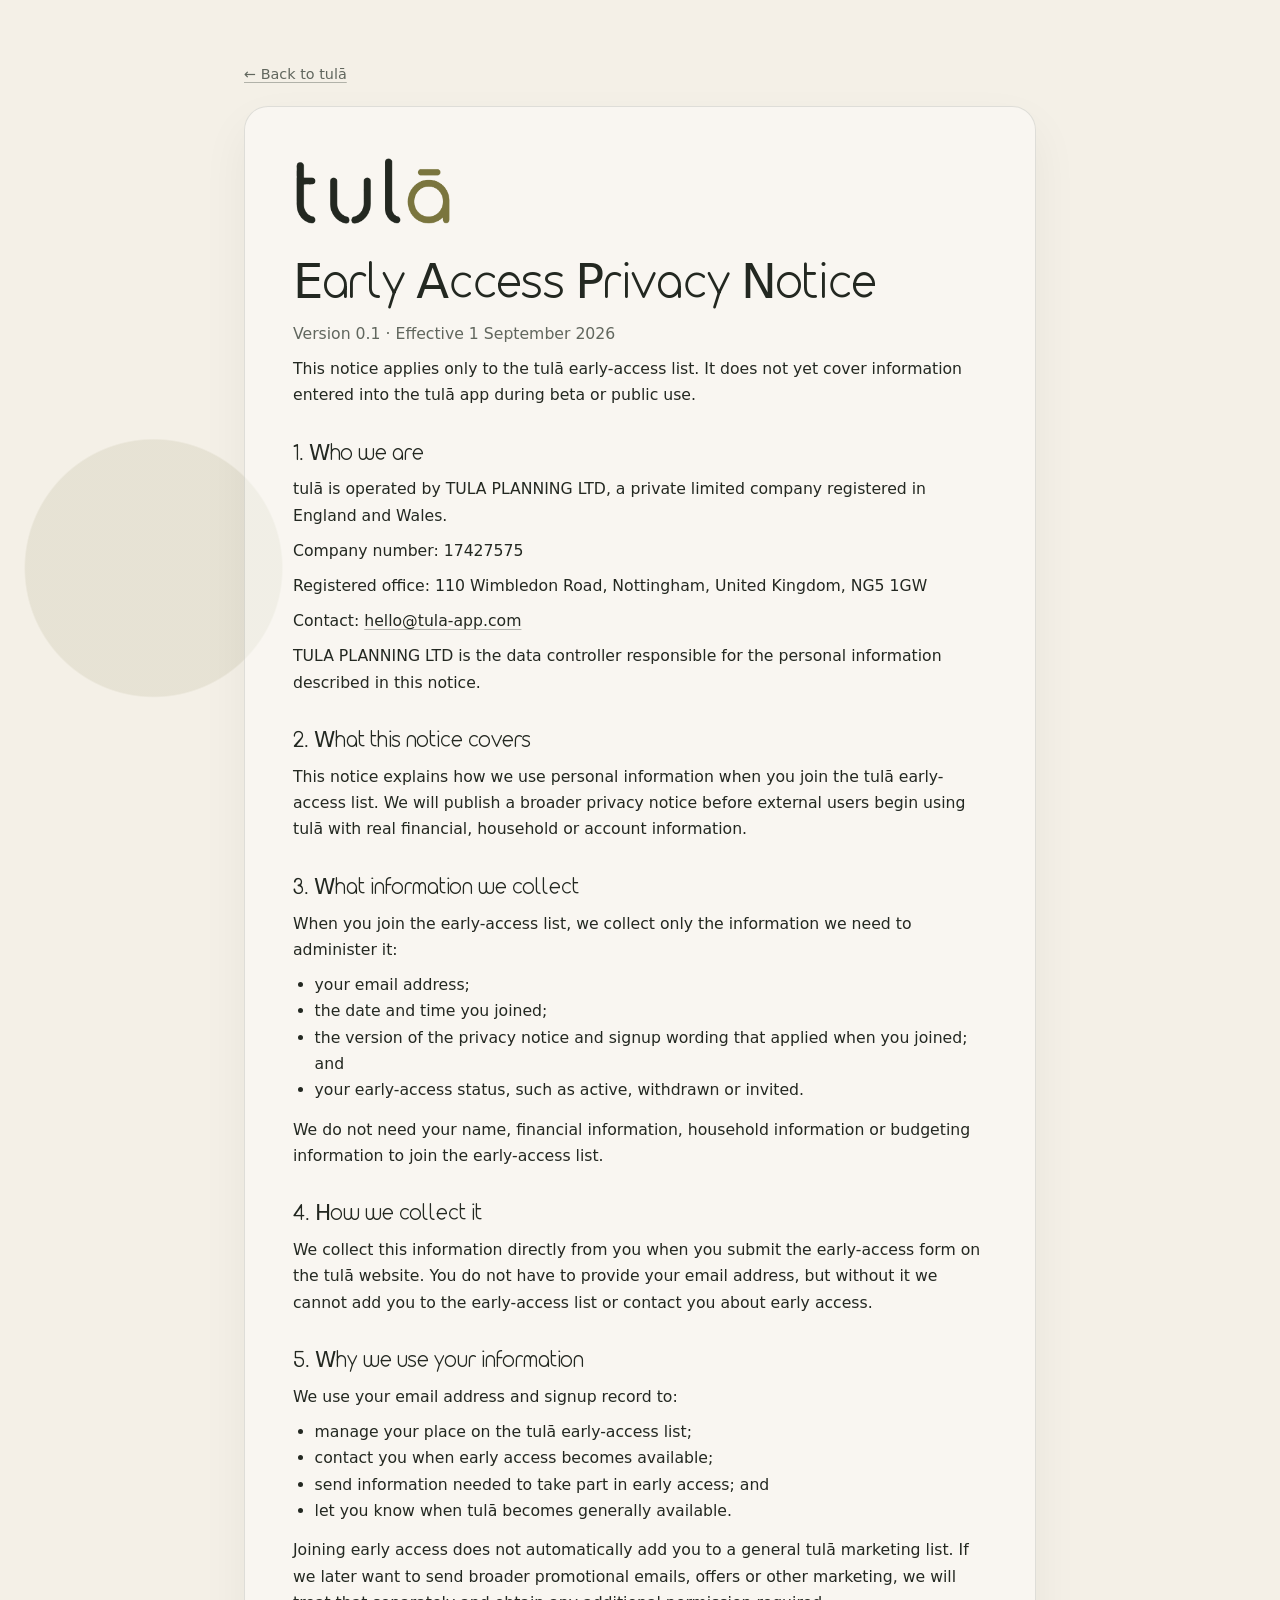
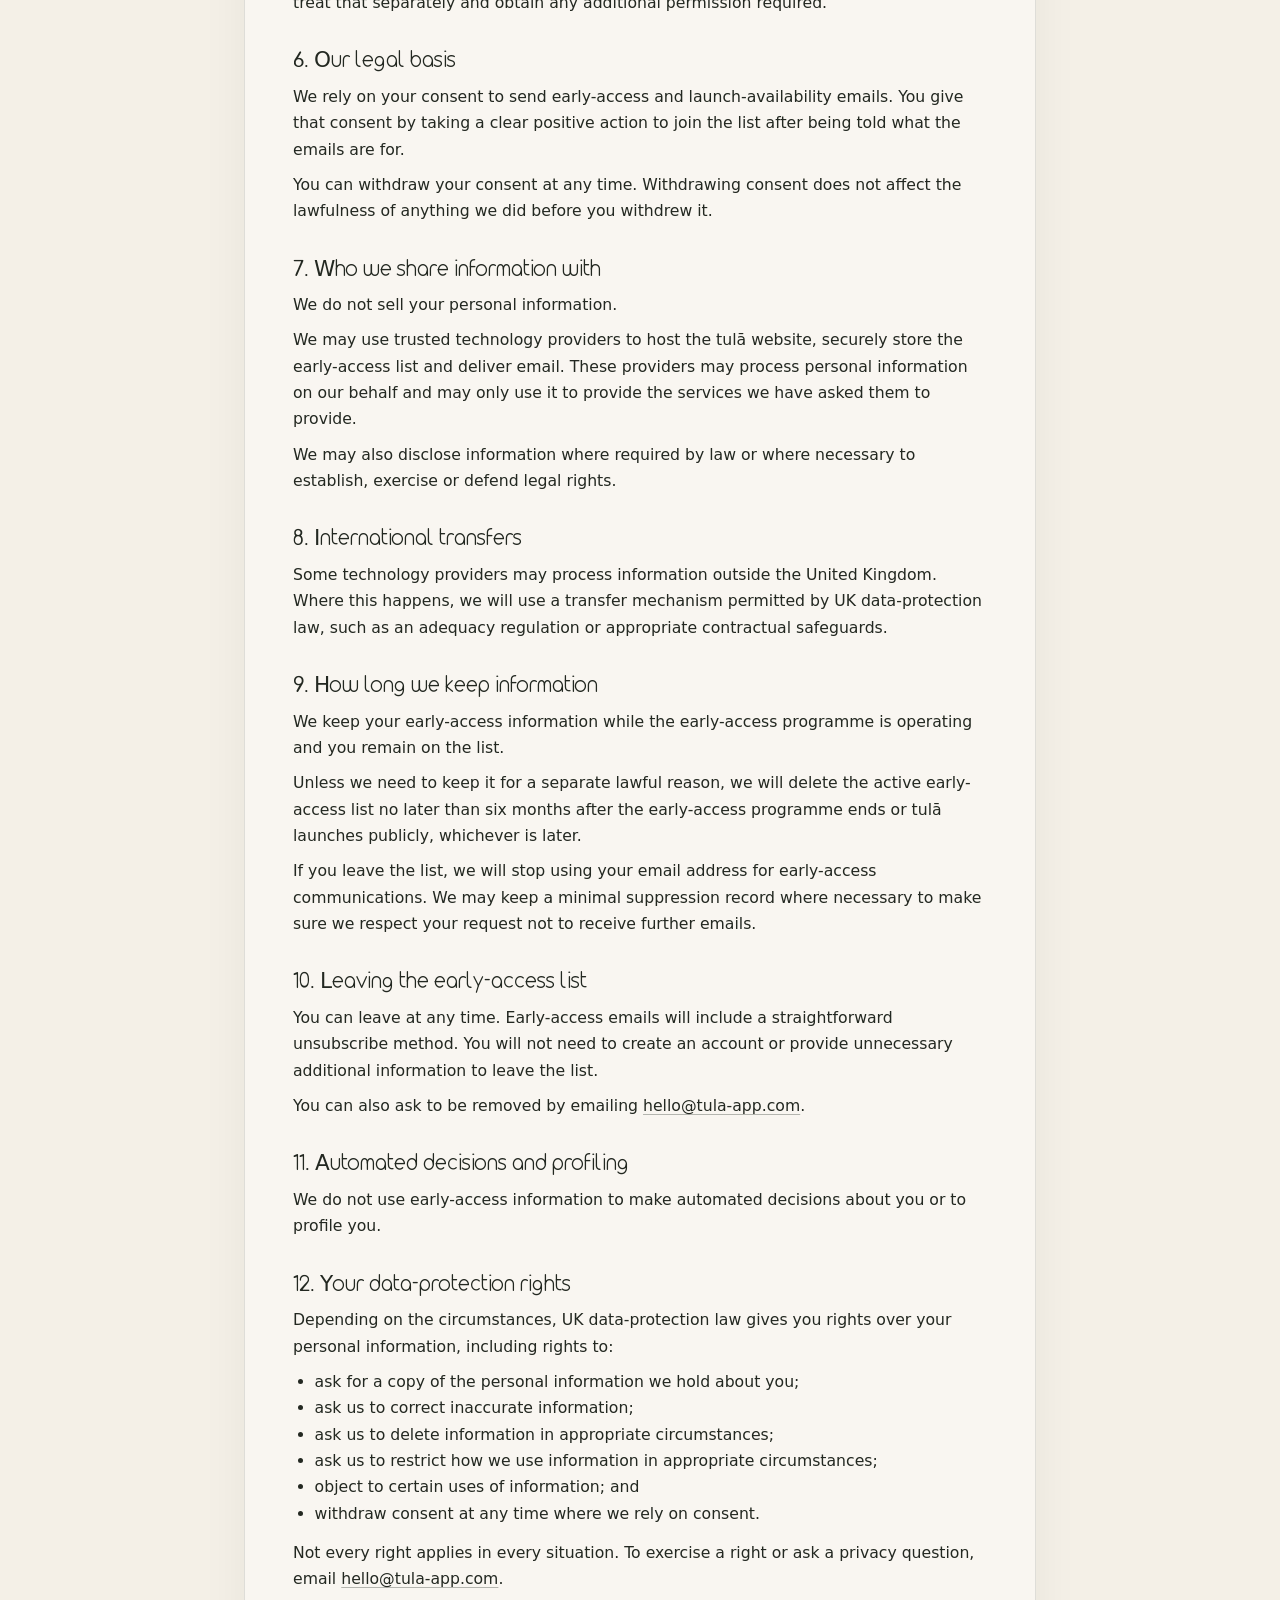
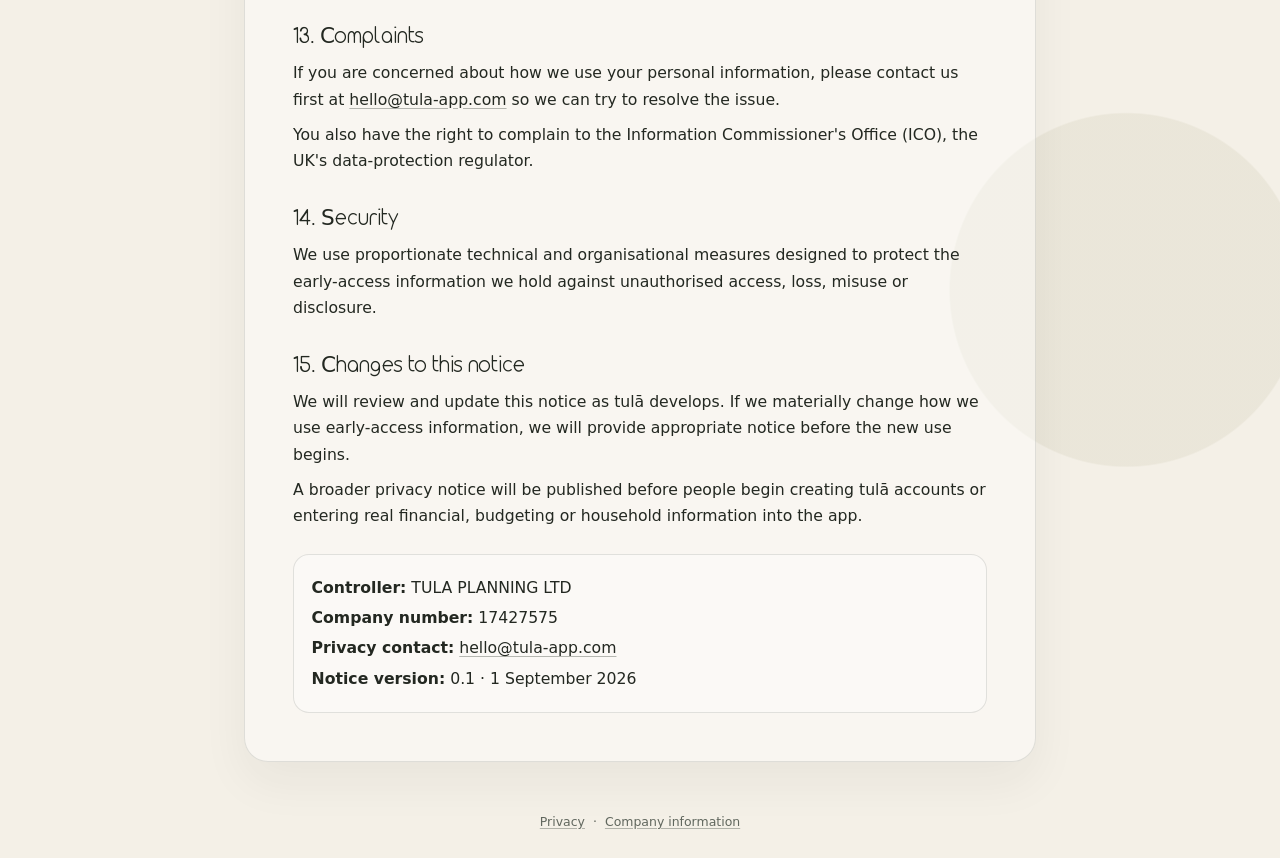
==== privacy/index.html @ 6ca590ba "Add tulā early-access signup and legal pages Adds the tulā early-access email signup, success state," ====
<!doctype html>
<html lang="en-GB">
<head>
  <meta charset="utf-8">
  <meta name="viewport" content="width=device-width, initial-scale=1">
  <meta name="description" content="Tulā Early Access Privacy Notice, version 0.1.">
  <meta name="theme-color" content="#f4f0e7">
  <title>tulā — Early Access Privacy Notice</title>
  <link rel="icon" href="../favicon.ico" sizes="any">
  <link rel="stylesheet" href="../styles.css">
</head>
<body>
  <main class="legal-page">
    <a class="legal-back" href="/">← Back to tulā</a>

    <article class="legal-card">
      <img
        class="legal-logo"
        src="../assets/tula-wordmark.png"
        alt="tulā"
        width="1024"
        height="462"
      >

      <h1>Early Access Privacy Notice</h1>
      <p class="legal-meta">Version 0.1 · Effective 1 September 2026</p>

      <p>
        This notice applies only to the tulā early-access list. It does not yet cover information entered
        into the tulā app during beta or public use.
      </p>

      <h2>1. Who we are</h2>
      <p>tulā is operated by TULA PLANNING LTD, a private limited company registered in England and Wales.</p>
      <p>Company number: 17427575</p>
      <p>Registered office: 110 Wimbledon Road, Nottingham, United Kingdom, NG5 1GW</p>
      <p>Contact: <a href="mailto:hello@tula-app.com">hello@tula-app.com</a></p>
      <p>TULA PLANNING LTD is the data controller responsible for the personal information described in this notice.</p>

      <h2>2. What this notice covers</h2>
      <p>
        This notice explains how we use personal information when you join the tulā early-access list.
        We will publish a broader privacy notice before external users begin using tulā with real financial,
        household or account information.
      </p>

      <h2>3. What information we collect</h2>
      <p>When you join the early-access list, we collect only the information we need to administer it:</p>
      <ul>
        <li>your email address;</li>
        <li>the date and time you joined;</li>
        <li>the version of the privacy notice and signup wording that applied when you joined; and</li>
        <li>your early-access status, such as active, withdrawn or invited.</li>
      </ul>
      <p>
        We do not need your name, financial information, household information or budgeting information
        to join the early-access list.
      </p>

      <h2>4. How we collect it</h2>
      <p>
        We collect this information directly from you when you submit the early-access form on the tulā website.
        You do not have to provide your email address, but without it we cannot add you to the early-access list
        or contact you about early access.
      </p>

      <h2>5. Why we use your information</h2>
      <p>We use your email address and signup record to:</p>
      <ul>
        <li>manage your place on the tulā early-access list;</li>
        <li>contact you when early access becomes available;</li>
        <li>send information needed to take part in early access; and</li>
        <li>let you know when tulā becomes generally available.</li>
      </ul>
      <p>
        Joining early access does not automatically add you to a general tulā marketing list. If we later
        want to send broader promotional emails, offers or other marketing, we will treat that separately
        and obtain any additional permission required.
      </p>

      <h2>6. Our legal basis</h2>
      <p>
        We rely on your consent to send early-access and launch-availability emails. You give that consent
        by taking a clear positive action to join the list after being told what the emails are for.
      </p>
      <p>
        You can withdraw your consent at any time. Withdrawing consent does not affect the lawfulness of
        anything we did before you withdrew it.
      </p>

      <h2>7. Who we share information with</h2>
      <p>We do not sell your personal information.</p>
      <p>
        We may use trusted technology providers to host the tulā website, securely store the early-access
        list and deliver email. These providers may process personal information on our behalf and may only
        use it to provide the services we have asked them to provide.
      </p>
      <p>
        We may also disclose information where required by law or where necessary to establish, exercise or
        defend legal rights.
      </p>

      <h2>8. International transfers</h2>
      <p>
        Some technology providers may process information outside the United Kingdom. Where this happens,
        we will use a transfer mechanism permitted by UK data-protection law, such as an adequacy regulation
        or appropriate contractual safeguards.
      </p>

      <h2>9. How long we keep information</h2>
      <p>
        We keep your early-access information while the early-access programme is operating and you remain
        on the list.
      </p>
      <p>
        Unless we need to keep it for a separate lawful reason, we will delete the active early-access list
        no later than six months after the early-access programme ends or tulā launches publicly, whichever
        is later.
      </p>
      <p>
        If you leave the list, we will stop using your email address for early-access communications. We may
        keep a minimal suppression record where necessary to make sure we respect your request not to receive
        further emails.
      </p>

      <h2>10. Leaving the early-access list</h2>
      <p>
        You can leave at any time. Early-access emails will include a straightforward unsubscribe method.
        You will not need to create an account or provide unnecessary additional information to leave the list.
      </p>
      <p>
        You can also ask to be removed by emailing
        <a href="mailto:hello@tula-app.com">hello@tula-app.com</a>.
      </p>

      <h2>11. Automated decisions and profiling</h2>
      <p>We do not use early-access information to make automated decisions about you or to profile you.</p>

      <h2>12. Your data-protection rights</h2>
      <p>Depending on the circumstances, UK data-protection law gives you rights over your personal information, including rights to:</p>
      <ul>
        <li>ask for a copy of the personal information we hold about you;</li>
        <li>ask us to correct inaccurate information;</li>
        <li>ask us to delete information in appropriate circumstances;</li>
        <li>ask us to restrict how we use information in appropriate circumstances;</li>
        <li>object to certain uses of information; and</li>
        <li>withdraw consent at any time where we rely on consent.</li>
      </ul>
      <p>
        Not every right applies in every situation. To exercise a right or ask a privacy question, email
        <a href="mailto:hello@tula-app.com">hello@tula-app.com</a>.
      </p>

      <h2>13. Complaints</h2>
      <p>
        If you are concerned about how we use your personal information, please contact us first at
        <a href="mailto:hello@tula-app.com">hello@tula-app.com</a> so we can try to resolve the issue.
      </p>
      <p>
        You also have the right to complain to the Information Commissioner's Office (ICO), the UK's
        data-protection regulator.
      </p>

      <h2>14. Security</h2>
      <p>
        We use proportionate technical and organisational measures designed to protect the early-access
        information we hold against unauthorised access, loss, misuse or disclosure.
      </p>

      <h2>15. Changes to this notice</h2>
      <p>
        We will review and update this notice as tulā develops. If we materially change how we use
        early-access information, we will provide appropriate notice before the new use begins.
      </p>
      <p>
        A broader privacy notice will be published before people begin creating tulā accounts or entering
        real financial, budgeting or household information into the app.
      </p>

      <div class="company-details" aria-label="Privacy notice details">
        <p><strong>Controller:</strong> TULA PLANNING LTD</p>
        <p><strong>Company number:</strong> 17427575</p>
        <p><strong>Privacy contact:</strong> <a href="mailto:hello@tula-app.com">hello@tula-app.com</a></p>
        <p><strong>Notice version:</strong> 0.1 · 1 September 2026</p>
      </div>
    </article>
  </main>

  <footer class="site-footer">
    <nav aria-label="Legal">
      <a href="/privacy">Privacy</a>
      <span aria-hidden="true">·</span>
      <a href="/company-information">Company information</a>
    </nav>
  </footer>
</body>
</html>
---- styles.css ----
@font-face {
  font-family: "Tulā Display";
  src: url("assets/fonts/tula-display-regular.woff2") format("woff2");
  font-style: normal;
  font-weight: 400;
  font-display: swap;
}

:root {
  --background: #f4f0e7;
  --surface: rgba(255, 255, 255, 0.42);
  --ink: #232821;
  --muted: #61675e;
  --olive: #7a753e;
  --border: rgba(35, 40, 33, 0.12);
  --focus: rgba(122, 117, 62, 0.28);
  --error: #8a382d;
}

* {
  box-sizing: border-box;
}

html,
body {
  min-height: 100%;
}

body {
  margin: 0;
  background:
    radial-gradient(circle at 12% 14%, rgba(122, 117, 62, 0.11) 0 8rem, transparent 8.1rem),
    radial-gradient(circle at 88% 86%, rgba(122, 117, 62, 0.08) 0 11rem, transparent 11.1rem),
    var(--background);
  color: var(--ink);
  font-family: Inter, ui-sans-serif, system-ui, -apple-system, BlinkMacSystemFont, "Segoe UI", sans-serif;
  -webkit-font-smoothing: antialiased;
  text-rendering: optimizeLegibility;
}

a {
  color: inherit;
}

.holding-page {
  min-height: calc(100vh - 4rem);
  min-height: calc(100svh - 4rem);
  display: grid;
  place-items: center;
  padding: 2rem 1.25rem 1rem;
}

.content {
  width: min(100%, 46rem);
  padding: clamp(2.25rem, 7vw, 4.75rem) clamp(1.5rem, 6vw, 4rem);
  text-align: center;
  background: var(--surface);
  border: 1px solid var(--border);
  border-radius: 2rem;
  box-shadow: 0 1.5rem 4rem rgba(35, 40, 33, 0.07);
  backdrop-filter: blur(10px);
}

.wordmark {
  display: block;
  width: min(100%, 18rem);
  height: auto;
  margin: 0 auto clamp(1.6rem, 5vw, 2.6rem);
}

.message {
  margin: 0;
  font-family: "Tulā Display", Inter, ui-sans-serif, system-ui, sans-serif;
  font-size: clamp(1.65rem, 4.7vw, 2.65rem);
  line-height: 1.16;
  font-weight: 400;
  letter-spacing: -0.018em;
}

.message span {
  display: block;
}

.early-access {
  margin-top: clamp(1.75rem, 5vw, 2.5rem);
  padding-top: clamp(1.5rem, 4vw, 2rem);
  border-top: 1px solid var(--border);
}

.status {
  width: fit-content;
  margin: 0 auto 1.15rem;
  padding: 0.5rem 0.9rem;
  color: var(--olive);
  border: 1px solid rgba(122, 117, 62, 0.32);
  border-radius: 999px;
  font-size: 0.74rem;
  font-weight: 700;
  letter-spacing: 0.13em;
  text-transform: uppercase;
}

.early-access-title,
.signup-success h2,
.legal-page h1,
.legal-page h2 {
  font-family: "Tulā Display", Inter, ui-sans-serif, system-ui, sans-serif;
  font-weight: 400;
}

.early-access-title {
  margin: 0;
  font-size: clamp(1.45rem, 4vw, 2rem);
  line-height: 1.2;
}

.early-access-intro {
  margin: 0.55rem auto 1.25rem;
  color: var(--muted);
  font-size: 0.98rem;
  line-height: 1.55;
}

.signup-form {
  margin: 0 auto;
}

.signup-row {
  display: flex;
  gap: 0.65rem;
  align-items: stretch;
}

.email-input,
.signup-button {
  min-height: 3rem;
  border-radius: 999px;
  font: inherit;
}

.email-input {
  min-width: 0;
  flex: 1 1 auto;
  padding: 0.75rem 1rem;
  color: var(--ink);
  background: rgba(255, 255, 255, 0.68);
  border: 1px solid rgba(35, 40, 33, 0.18);
  outline: none;
}

.email-input::placeholder {
  color: #747970;
}

.email-input:focus-visible {
  border-color: var(--olive);
  box-shadow: 0 0 0 3px var(--focus);
}

.signup-button {
  flex: 0 0 auto;
  padding: 0.75rem 1.2rem;
  color: #fff;
  background: var(--olive);
  border: 1px solid var(--olive);
  font-weight: 700;
  cursor: pointer;
  transition: opacity 160ms ease, transform 160ms ease;
}

.signup-button:hover {
  opacity: 0.92;
}

.signup-button:focus-visible {
  outline: 3px solid var(--focus);
  outline-offset: 0.2rem;
}

.signup-button:disabled {
  cursor: wait;
  opacity: 0.62;
}

.signup-disclosure {
  max-width: 39rem;
  margin: 0.85rem auto 0;
  color: var(--muted);
  font-size: 0.76rem;
  line-height: 1.5;
}

.signup-disclosure a,
.legal-page a,
.site-footer a {
  text-decoration-color: rgba(97, 103, 94, 0.45);
  text-underline-offset: 0.2em;
}

.signup-disclosure a:hover,
.signup-disclosure a:focus-visible,
.legal-page a:hover,
.legal-page a:focus-visible,
.site-footer a:hover,
.site-footer a:focus-visible {
  color: var(--olive);
  text-decoration-color: var(--olive);
}

.signup-error {
  margin: 0.7rem 0 0;
  color: var(--error);
  font-size: 0.86rem;
  line-height: 1.4;
}

.signup-success {
  padding: 0.3rem 0;
  outline: none;
}

.signup-success h2 {
  margin: 0;
  font-size: clamp(1.45rem, 4vw, 2rem);
}

.signup-success p {
  margin: 0.55rem 0 0;
  color: var(--muted);
  line-height: 1.5;
}

.honeypot {
  position: absolute !important;
  left: -10000px !important;
  width: 1px !important;
  height: 1px !important;
  overflow: hidden !important;
}

.contact {
  display: inline-block;
  margin-top: 1.5rem;
  color: var(--muted);
  font-size: 0.92rem;
  text-decoration-color: rgba(97, 103, 94, 0.45);
  text-underline-offset: 0.24em;
  transition: color 160ms ease, text-decoration-color 160ms ease;
}

.contact:hover,
.contact:focus-visible {
  color: var(--olive);
  text-decoration-color: var(--olive);
}

.contact:focus-visible,
.site-footer a:focus-visible,
.legal-page a:focus-visible {
  outline: 3px solid var(--focus);
  outline-offset: 0.25rem;
  border-radius: 0.2rem;
}

.site-footer {
  min-height: 4rem;
  display: flex;
  align-items: center;
  justify-content: center;
  padding: 0.8rem 1.25rem 1.4rem;
  color: var(--muted);
  font-size: 0.78rem;
}

.site-footer nav {
  display: flex;
  align-items: center;
  gap: 0.5rem;
}

.sr-only {
  position: absolute !important;
  width: 1px !important;
  height: 1px !important;
  padding: 0 !important;
  margin: -1px !important;
  overflow: hidden !important;
  clip: rect(0, 0, 0, 0) !important;
  white-space: nowrap !important;
  border: 0 !important;
}

.legal-page {
  min-height: calc(100vh - 4rem);
  width: min(100%, 52rem);
  margin: 0 auto;
  padding: clamp(2rem, 6vw, 4rem) 1.25rem 2rem;
}

.legal-card {
  padding: clamp(1.5rem, 5vw, 3rem);
  background: var(--surface);
  border: 1px solid var(--border);
  border-radius: 1.5rem;
  box-shadow: 0 1.25rem 3rem rgba(35, 40, 33, 0.055);
}

.legal-logo {
  display: block;
  width: min(100%, 10rem);
  height: auto;
  margin: 0 0 2rem;
}

.legal-page h1 {
  margin: 0;
  font-size: clamp(2rem, 6vw, 3rem);
  line-height: 1.1;
}

.legal-meta {
  margin: 0.65rem 0 2rem;
  color: var(--muted);
  font-size: 0.9rem;
}

.legal-page h2 {
  margin: 2rem 0 0.55rem;
  font-size: 1.35rem;
  line-height: 1.25;
}

.legal-page p,
.legal-page li {
  font-size: 0.98rem;
  line-height: 1.68;
}

.legal-page p {
  margin: 0.55rem 0;
}

.legal-page ul {
  margin: 0.5rem 0 0.8rem;
  padding-left: 1.35rem;
}

.legal-back {
  display: inline-block;
  margin-bottom: 1.5rem;
  color: var(--muted);
  font-size: 0.9rem;
}

.company-details {
  margin: 1.5rem 0 0;
  padding: 1rem 1.1rem;
  border: 1px solid var(--border);
  border-radius: 1rem;
  background: rgba(255, 255, 255, 0.34);
}

.company-details p {
  margin: 0.25rem 0;
}

@media (max-width: 38rem) {
  .holding-page {
    padding: 1rem 1rem 0.5rem;
  }

  .content {
    padding: 2.35rem 1.25rem;
    border-radius: 1.5rem;
  }

  .wordmark {
    width: min(100%, 13.5rem);
  }

  .signup-row {
    flex-direction: column;
  }

  .signup-button {
    width: 100%;
  }

  .site-footer {
    padding-bottom: 1.1rem;
  }
}

@media (prefers-reduced-motion: reduce) {
  *,
  *::before,
  *::after {
    scroll-behavior: auto !important;
    transition: none !important;
  }
}
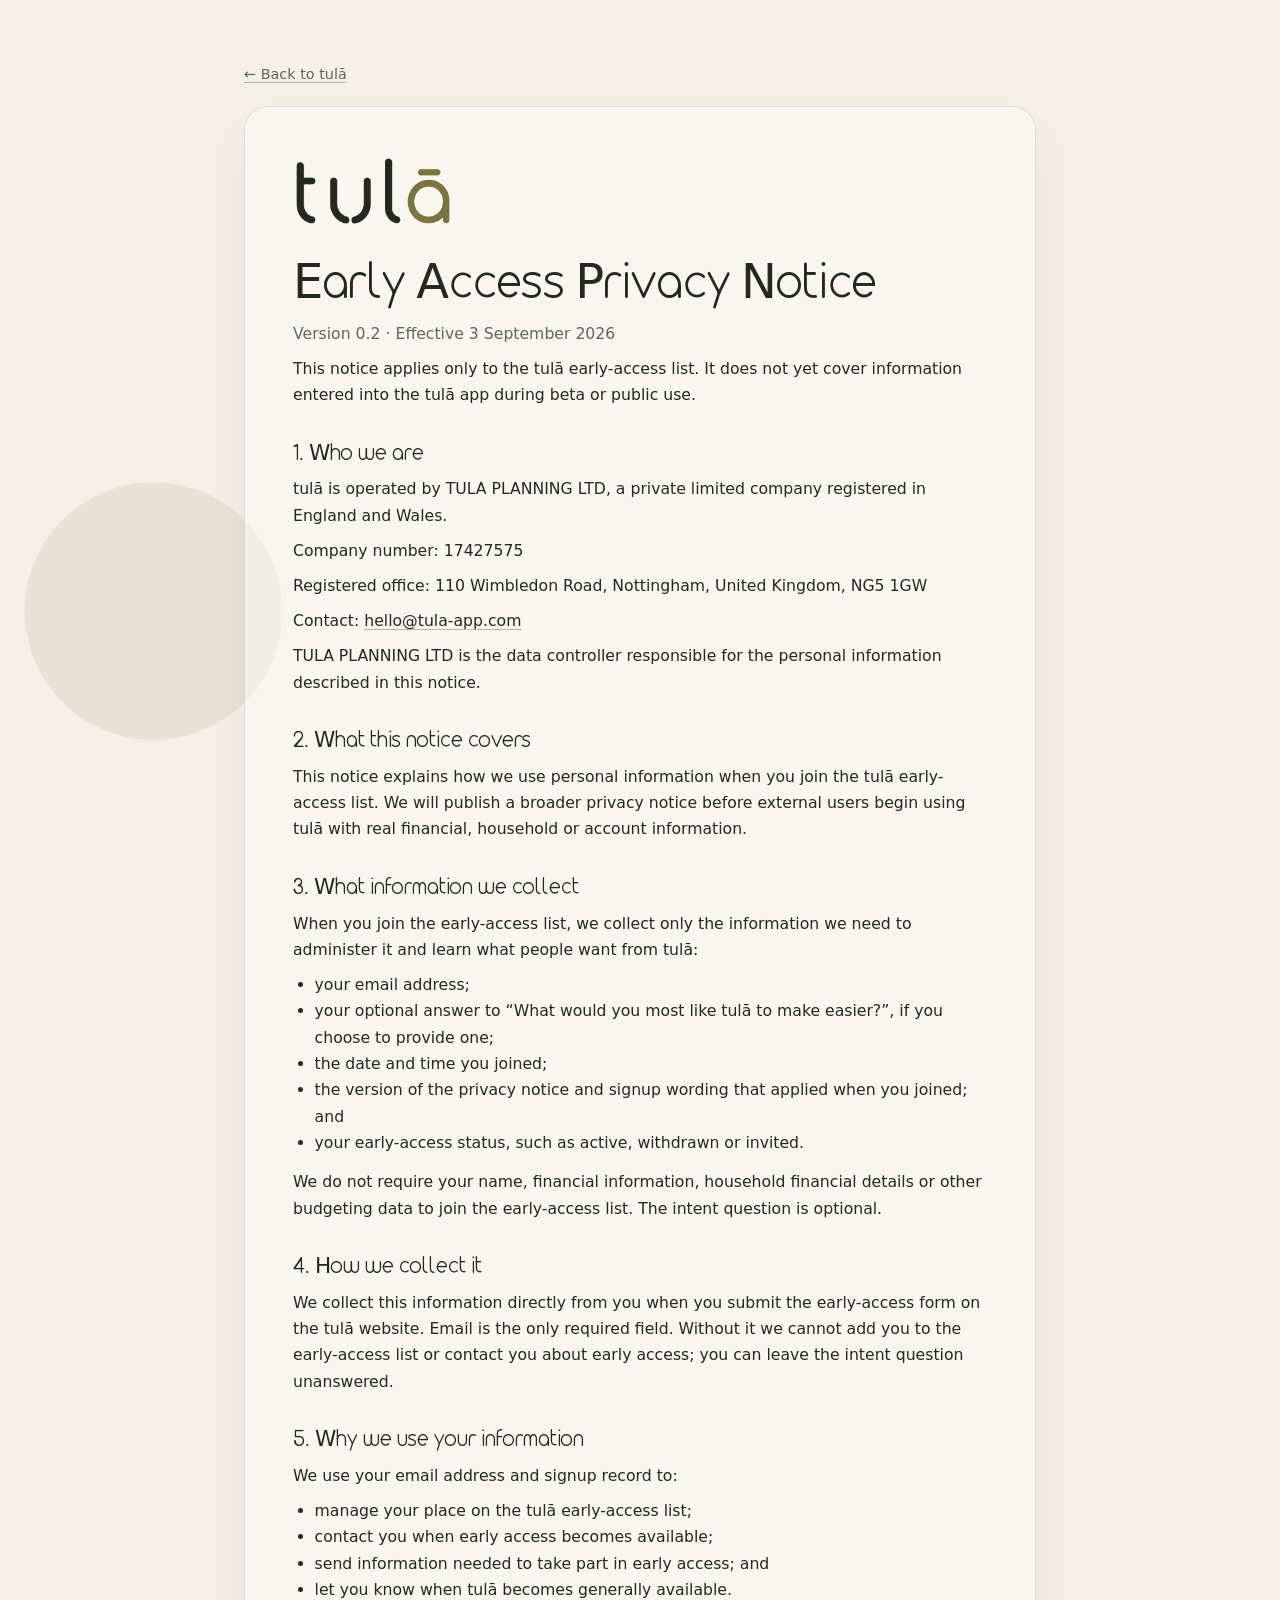
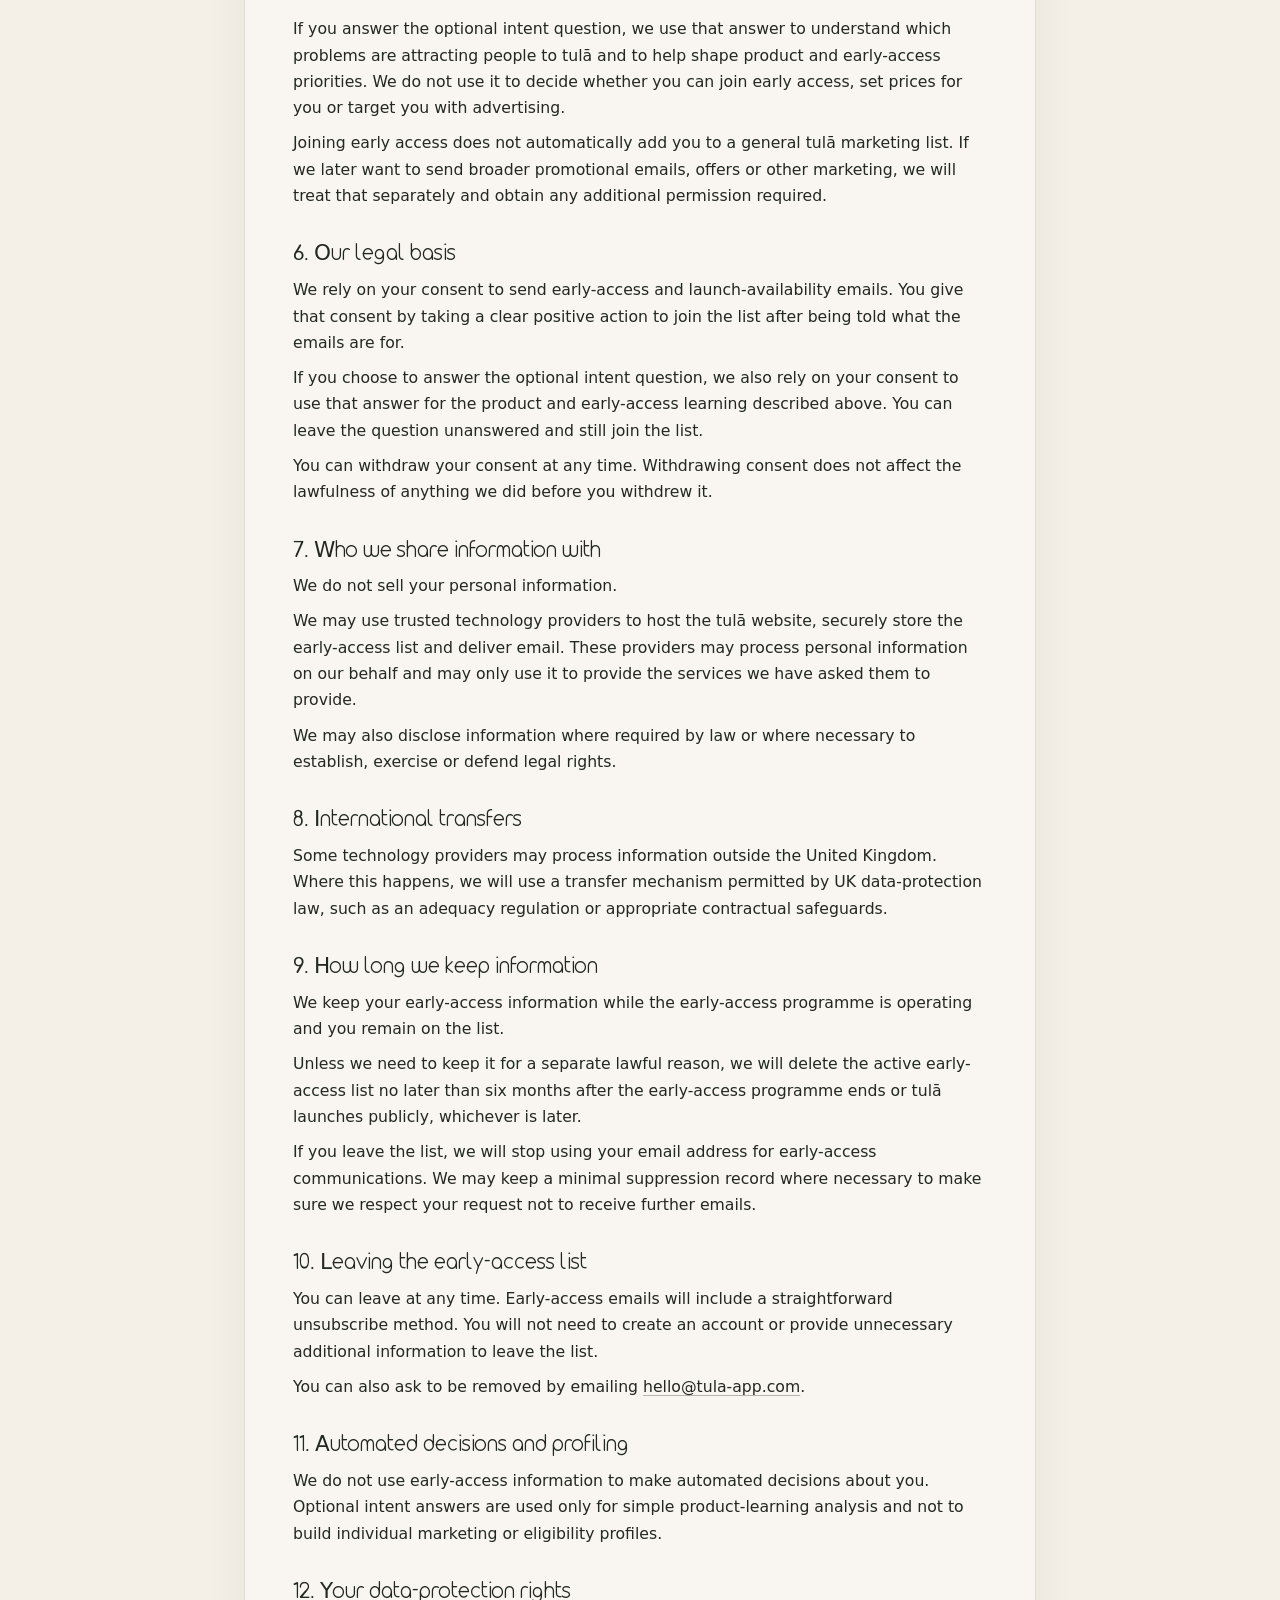
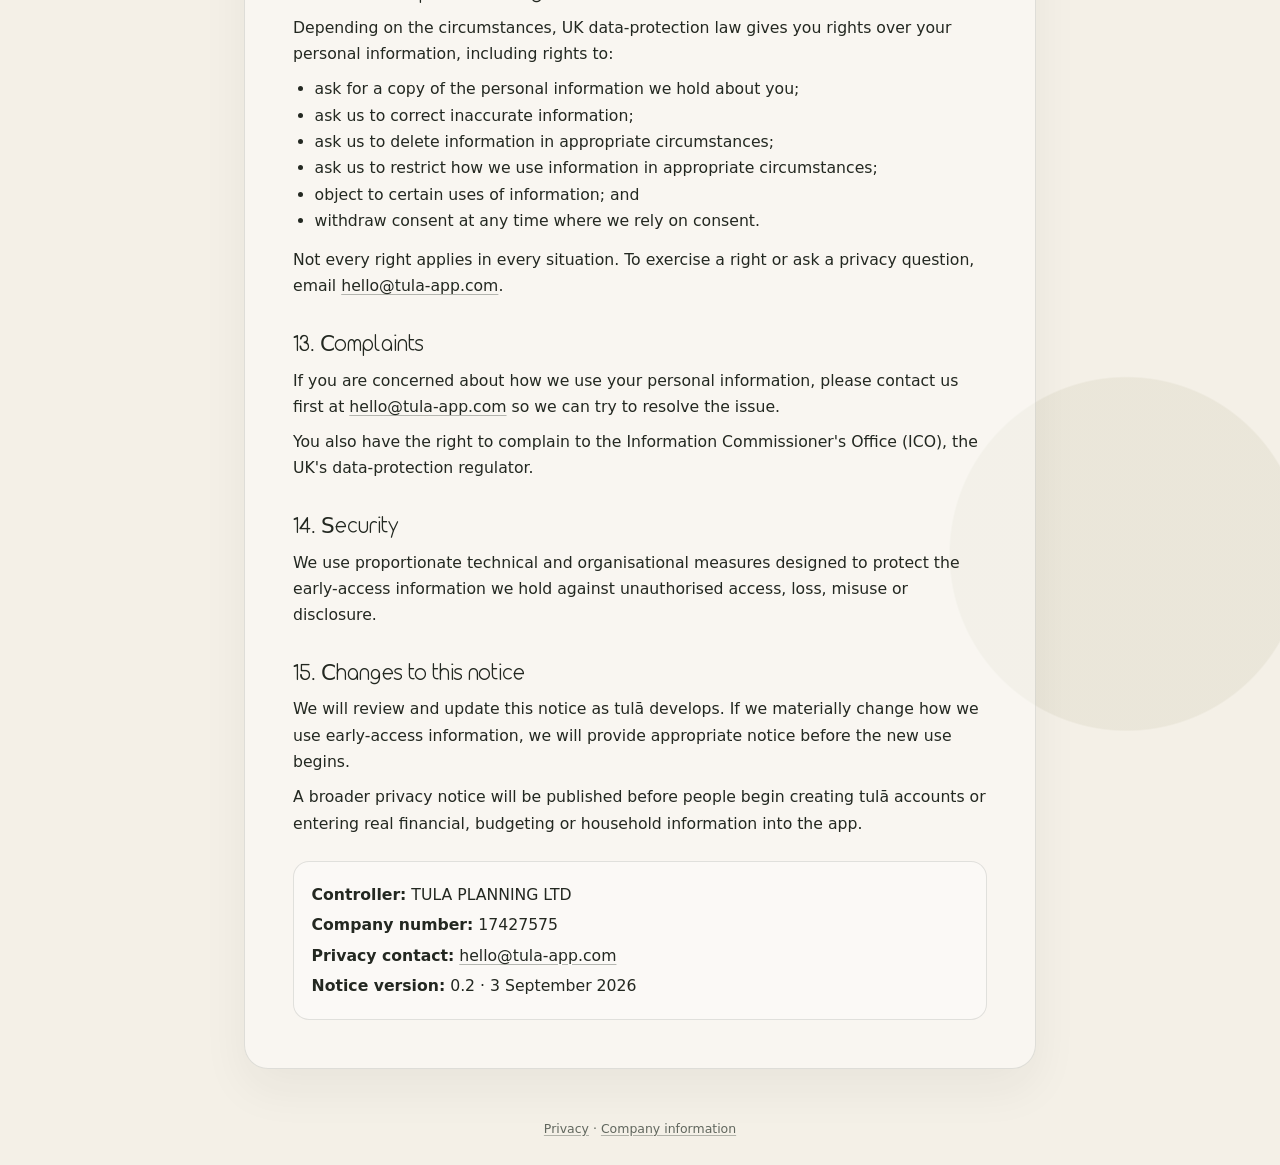
==== commit bda68cba: "Add optional early-access intent question PR description — Adds one optional intent question to the " ====
--- a/privacy/index.html
+++ b/privacy/index.html
@@ -3,7 +3,7 @@
 <head>
   <meta charset="utf-8">
   <meta name="viewport" content="width=device-width, initial-scale=1">
-  <meta name="description" content="Tulā Early Access Privacy Notice, version 0.1.">
+  <meta name="description" content="Tulā Early Access Privacy Notice, version 0.2.">
   <meta name="theme-color" content="#f4f0e7">
   <title>tulā — Early Access Privacy Notice</title>
   <link rel="icon" href="../favicon.ico" sizes="any">
@@ -23,7 +23,7 @@
       >
 
       <h1>Early Access Privacy Notice</h1>
-      <p class="legal-meta">Version 0.1 · Effective 1 September 2026</p>
+      <p class="legal-meta">Version 0.2 · Effective 3 September 2026</p>
 
       <p>
         This notice applies only to the tulā early-access list. It does not yet cover information entered
@@ -45,23 +45,24 @@
       </p>
 
       <h2>3. What information we collect</h2>
-      <p>When you join the early-access list, we collect only the information we need to administer it:</p>
+      <p>When you join the early-access list, we collect only the information we need to administer it and learn what people want from tulā:</p>
       <ul>
         <li>your email address;</li>
+        <li>your optional answer to “What would you most like tulā to make easier?”, if you choose to provide one;</li>
         <li>the date and time you joined;</li>
         <li>the version of the privacy notice and signup wording that applied when you joined; and</li>
         <li>your early-access status, such as active, withdrawn or invited.</li>
       </ul>
       <p>
-        We do not need your name, financial information, household information or budgeting information
-        to join the early-access list.
+        We do not require your name, financial information, household financial details or other budgeting data
+        to join the early-access list. The intent question is optional.
       </p>
 
       <h2>4. How we collect it</h2>
       <p>
         We collect this information directly from you when you submit the early-access form on the tulā website.
-        You do not have to provide your email address, but without it we cannot add you to the early-access list
-        or contact you about early access.
+        Email is the only required field. Without it we cannot add you to the early-access list or contact you
+        about early access; you can leave the intent question unanswered.
       </p>
 
       <h2>5. Why we use your information</h2>
@@ -73,6 +74,11 @@
         <li>let you know when tulā becomes generally available.</li>
       </ul>
       <p>
+        If you answer the optional intent question, we use that answer to understand which problems are attracting
+        people to tulā and to help shape product and early-access priorities. We do not use it to decide whether you
+        can join early access, set prices for you or target you with advertising.
+      </p>
+      <p>
         Joining early access does not automatically add you to a general tulā marketing list. If we later
         want to send broader promotional emails, offers or other marketing, we will treat that separately
         and obtain any additional permission required.
@@ -84,6 +90,11 @@
         by taking a clear positive action to join the list after being told what the emails are for.
       </p>
       <p>
+        If you choose to answer the optional intent question, we also rely on your consent to use that answer
+        for the product and early-access learning described above. You can leave the question unanswered and
+        still join the list.
+      </p>
+      <p>
         You can withdraw your consent at any time. Withdrawing consent does not affect the lawfulness of
         anything we did before you withdrew it.
       </p>
@@ -134,7 +145,7 @@
       </p>
 
       <h2>11. Automated decisions and profiling</h2>
-      <p>We do not use early-access information to make automated decisions about you or to profile you.</p>
+      <p>We do not use early-access information to make automated decisions about you. Optional intent answers are used only for simple product-learning analysis and not to build individual marketing or eligibility profiles.</p>
 
       <h2>12. Your data-protection rights</h2>
       <p>Depending on the circumstances, UK data-protection law gives you rights over your personal information, including rights to:</p>
@@ -181,7 +192,7 @@
         <p><strong>Controller:</strong> TULA PLANNING LTD</p>
         <p><strong>Company number:</strong> 17427575</p>
         <p><strong>Privacy contact:</strong> <a href="mailto:hello@tula-app.com">hello@tula-app.com</a></p>
-        <p><strong>Notice version:</strong> 0.1 · 1 September 2026</p>
+        <p><strong>Notice version:</strong> 0.2 · 3 September 2026</p>
       </div>
     </article>
   </main>
--- a/styles.css
+++ b/styles.css
@@ -110,8 +110,12 @@
 
 .early-access-title {
   margin: 0;
-  font-size: clamp(1.45rem, 4vw, 2rem);
-  line-height: 1.2;
+  color: var(--ink);
+  font-family: inherit;
+  font-size: 0.98rem;
+  font-weight: 400;
+  line-height: 1.55;
+  letter-spacing: normal;
 }
 
 .early-access-intro {
@@ -182,6 +186,45 @@
   opacity: 0.62;
 }
 
+.intent-field {
+  max-width: 28rem;
+  margin: 1rem auto 0;
+  text-align: left;
+}
+
+.intent-label {
+  display: flex;
+  justify-content: space-between;
+  gap: 0.75rem;
+  margin: 0 0 0.45rem;
+  color: var(--muted);
+  font-size: 0.82rem;
+  line-height: 1.4;
+}
+
+.intent-label span {
+  flex: 0 0 auto;
+  font-size: 0.72rem;
+}
+
+.intent-select {
+  width: 100%;
+  min-height: 2.75rem;
+  padding: 0.65rem 2.4rem 0.65rem 0.9rem;
+  color: var(--ink);
+  background: rgba(255, 255, 255, 0.5);
+  border: 1px solid rgba(35, 40, 33, 0.14);
+  border-radius: 0.85rem;
+  font: inherit;
+  font-size: 0.88rem;
+  outline: none;
+}
+
+.intent-select:focus-visible {
+  border-color: var(--olive);
+  box-shadow: 0 0 0 3px var(--focus);
+}
+
 .signup-disclosure {
   max-width: 39rem;
   margin: 0.85rem auto 0;
@@ -272,10 +315,53 @@
   font-size: 0.78rem;
 }
 
-.site-footer nav {
+.footer-inner {
   display: flex;
+  flex-direction: column;
   align-items: center;
-  gap: 0.5rem;
+  justify-content: center;
+  gap: 0.45rem;
+}
+
+.legal-links {
+  display: flex;
+  flex-direction: column;
+  align-items: center;
+  gap: 0.28rem;
+}
+
+.legal-links span[aria-hidden="true"] {
+  display: none;
+}
+
+.social-link {
+  display: inline-flex;
+  align-items: center;
+  justify-content: center;
+  color: var(--muted);
+  line-height: 1;
+  text-decoration: none;
+}
+
+.instagram-icon {
+  width: 1.25rem;
+  height: 1.25rem;
+  fill: none;
+  stroke: currentColor;
+  stroke-width: 1.7;
+  stroke-linecap: round;
+  stroke-linejoin: round;
+}
+
+.social-link:hover,
+.social-link:focus-visible {
+  color: var(--olive);
+}
+
+.social-link:focus-visible {
+  outline: 3px solid var(--focus);
+  outline-offset: 0.25rem;
+  border-radius: 0.25rem;
 }
 
 .sr-only {
@@ -389,6 +475,14 @@
   .site-footer {
     padding-bottom: 1.1rem;
   }
+
+  .footer-inner {
+    gap: 0.42rem;
+  }
+
+  .legal-links {
+    gap: 0.24rem;
+  }
 }
 
 @media (prefers-reduced-motion: reduce) {
